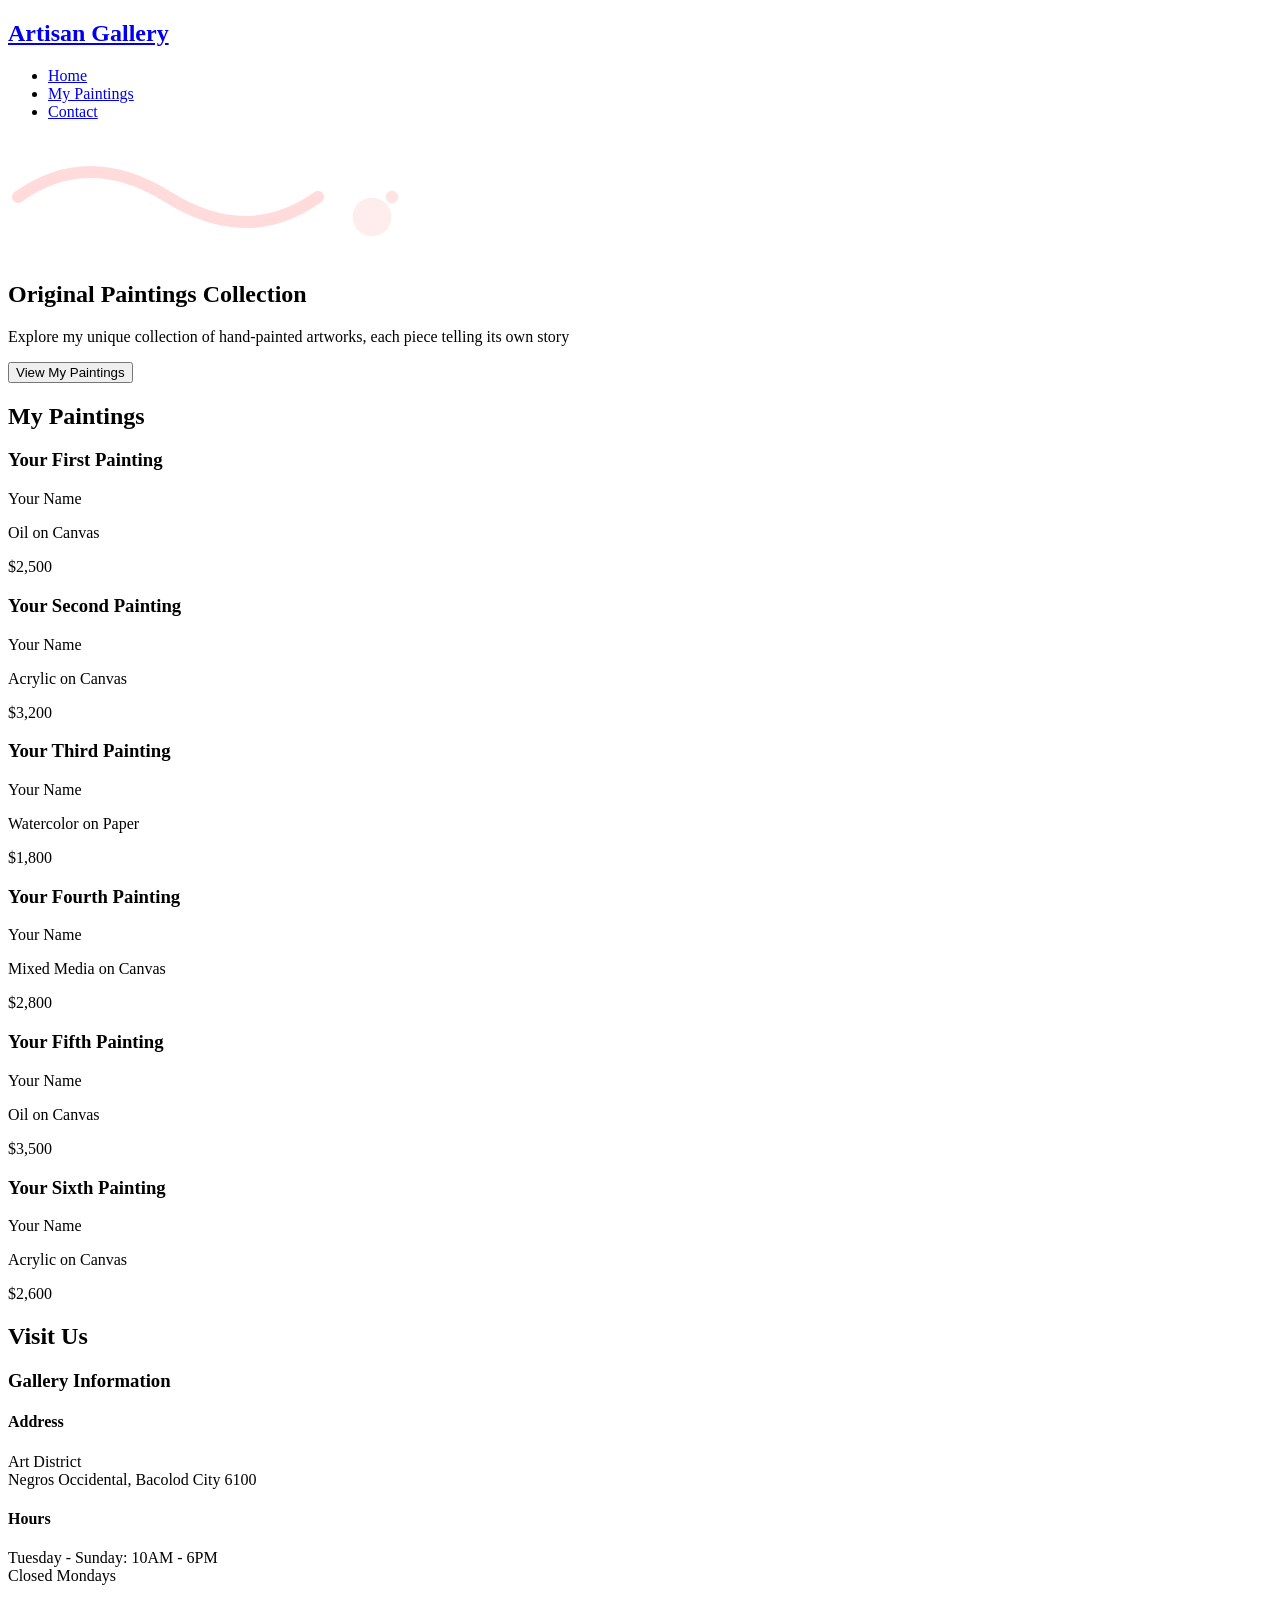
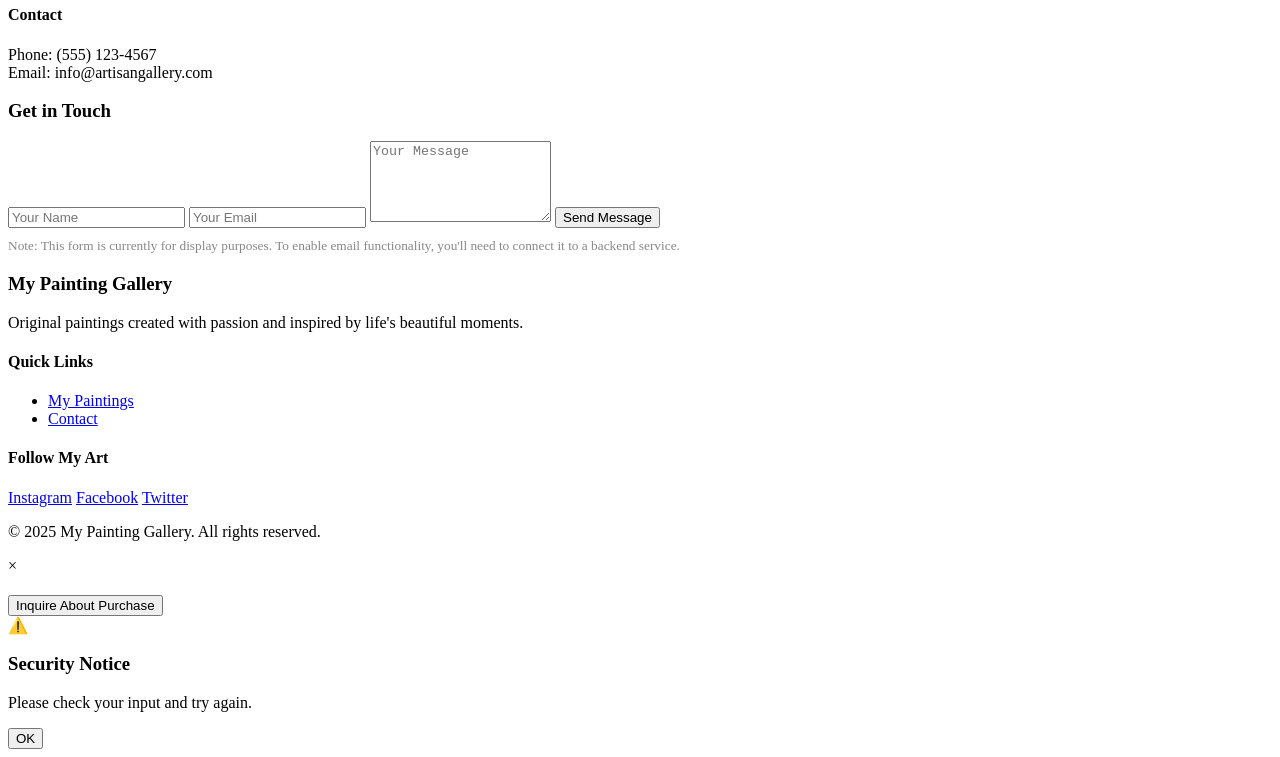
==== paint/index.html @ 7ca54db1 "Add files via upload" ====
<!DOCTYPE html>
<html lang="en">
<head>
    <meta charset="UTF-8">
    <meta name="viewport" content="width=device-width, initial-scale=1.0">
    <title>Artisan Gallery - Contemporary Art Collection</title>
    
    <!-- Security Headers -->
    <meta http-equiv="X-Content-Type-Options" content="nosniff">
    <meta http-equiv="X-Frame-Options" content="DENY">
    <meta http-equiv="X-XSS-Protection" content="1; mode=block">
    <meta http-equiv="Referrer-Policy" content="strict-origin-when-cross-origin">
    <meta http-equiv="Content-Security-Policy" content="default-src 'self'; style-src 'self' 'unsafe-inline' https://fonts.googleapis.com; font-src 'self' https://fonts.gstatic.com; script-src 'self'; img-src 'self' data:;">
    
    <link rel="stylesheet" href="css/style.css">
    <link href="https://fonts.googleapis.com/css2?family=Playfair+Display:wght@400;700&family=Inter:wght@300;400;500&display=swap" rel="stylesheet">
</head>
<body>
    <!-- Navigation -->
    <nav class="navbar">
        <div class="nav-container">
            <div class="nav-logo">
                <h1><a href="index.html">Artisan Gallery</a></h1>
            </div>
            <ul class="nav-menu">
                <li><a href="#home">Home</a></li>
                <li><a href="gallery.html">My Paintings</a></li>
                <li><a href="#contact">Contact</a></li>
            </ul>
            <div class="hamburger">
                <span></span>
                <span></span>
                <span></span>
            </div>
        </div>
    </nav>

    <!-- Artistic SVG Background Accents -->
    <div class="art-bg">
        <svg class="brushstroke" width="320" height="120" viewBox="0 0 320 120" fill="none" xmlns="http://www.w3.org/2000/svg">
            <path d="M10,60 Q80,10 160,60 T310,60" stroke="#ff6b6b" stroke-width="12" stroke-linecap="round" fill="none" opacity="0.18">
                <animate attributeName="opacity" values="0.18;0.28;0.18" dur="3s" repeatCount="indefinite" />
            </path>
        </svg>
        <svg class="splatter" width="80" height="80" viewBox="0 0 80 80" fill="none" xmlns="http://www.w3.org/2000/svg">
            <circle cx="40" cy="40" r="18" fill="#ff6b6b" opacity="0.12">
                <animate attributeName="r" values="18;22;18" dur="2.5s" repeatCount="indefinite" />
            </circle>
            <circle cx="60" cy="20" r="6" fill="#ff6b6b" opacity="0.18">
                <animate attributeName="r" values="6;10;6" dur="2s" repeatCount="indefinite" />
            </circle>
        </svg>
    </div>

    <!-- Hero Section -->
    <section id="home" class="hero">
        <div class="hero-content">
            <h1 class="hero-title">Original Paintings Collection</h1>
            <p class="hero-subtitle">Explore my unique collection of hand-painted artworks, each piece telling its own story</p>
            <button class="cta-button" id="viewPaintingsBtn">View My Paintings</button>
        </div>
        <div class="hero-image">
            <div class="hero-artwork"></div>
        </div>
    </section>

    <!-- Gallery Section -->
    <section id="gallery" class="gallery-section">
        <div class="container">
            <h2 class="section-title">My Paintings</h2>
            
            <div class="gallery-grid">
                <div class="gallery-item" data-category="paintings">
                    <div class="artwork-card">
                        <div class="artwork-image paintings-1"></div>
                        <div class="artwork-info">
                            <h3>Your First Painting</h3>
                            <p class="artist">Your Name</p>
                            <p class="medium">Oil on Canvas</p>
                            <span class="price">$2,500</span>
                        </div>
                    </div>
                </div>

                <div class="gallery-item" data-category="paintings">
                    <div class="artwork-card">
                        <div class="artwork-image paintings-2"></div>
                        <div class="artwork-info">
                            <h3>Your Second Painting</h3>
                            <p class="artist">Your Name</p>
                            <p class="medium">Acrylic on Canvas</p>
                            <span class="price">$3,200</span>
                        </div>
                    </div>
                </div>

                <div class="gallery-item" data-category="paintings">
                    <div class="artwork-card">
                        <div class="artwork-image paintings-3"></div>
                        <div class="artwork-info">
                            <h3>Your Third Painting</h3>
                            <p class="artist">Your Name</p>
                            <p class="medium">Watercolor on Paper</p>
                            <span class="price">$1,800</span>
                        </div>
                    </div>
                </div>

                <div class="gallery-item" data-category="paintings">
                    <div class="artwork-card">
                        <div class="artwork-image paintings-4"></div>
                        <div class="artwork-info">
                            <h3>Your Fourth Painting</h3>
                            <p class="artist">Your Name</p>
                            <p class="medium">Mixed Media on Canvas</p>
                            <span class="price">$2,800</span>
                        </div>
                    </div>
                </div>

                <div class="gallery-item" data-category="paintings">
                    <div class="artwork-card">
                        <div class="artwork-image paintings-5"></div>
                        <div class="artwork-info">
                            <h3>Your Fifth Painting</h3>
                            <p class="artist">Your Name</p>
                            <p class="medium">Oil on Canvas</p>
                            <span class="price">$3,500</span>
                        </div>
                    </div>
                </div>

                <div class="gallery-item" data-category="paintings">
                    <div class="artwork-card">
                        <div class="artwork-image paintings-6"></div>
                        <div class="artwork-info">
                            <h3>Your Sixth Painting</h3>
                            <p class="artist">Your Name</p>
                            <p class="medium">Acrylic on Canvas</p>
                            <span class="price">$2,600</span>
                        </div>
                    </div>
                </div>
            </div>
        </div>
    </section>

    <!-- Contact Section -->
    <section id="contact" class="contact-section">
        <div class="container">
            <h2 class="section-title">Visit Us</h2>
            <div class="contact-content">
                <div class="contact-info">
                    <h3>Gallery Information</h3>
                    <div class="contact-item">
                        <h4>Address</h4>
                        <p>Art District<br>Negros Occidental, Bacolod City 6100</p>
                    </div>
                    <div class="contact-item">
                        <h4>Hours</h4>
                        <p>Tuesday - Sunday: 10AM - 6PM<br>Closed Mondays</p>
                    </div>
                    <div class="contact-item">
                        <h4>Contact</h4>
                        <p>Phone: (555) 123-4567<br>Email: info@artisangallery.com</p>
                    </div>
                </div>
                <div class="contact-form">
                    <h3>Get in Touch</h3>
                    <form action="#" method="post" novalidate>
                        <input type="text" name="name" placeholder="Your Name" required maxlength="100" pattern="[A-Za-z\s]+" title="Please enter a valid name">
                        <input type="email" name="email" placeholder="Your Email" required maxlength="100" title="Please enter a valid email address">
                        <textarea name="message" placeholder="Your Message" rows="5" required maxlength="1000" title="Please enter your message"></textarea>
                        <button type="submit">Send Message</button>
                        <small style="color: #888; margin-top: 10px; display: block;">Note: This form is currently for display purposes. To enable email functionality, you'll need to connect it to a backend service.</small>
                    </form>
                </div>
            </div>
        </div>
    </section>

    <!-- Footer -->
    <footer class="footer">
        <div class="container">
            <div class="footer-content">
                <div class="footer-section">
                    <h3>My Painting Gallery</h3>
                    <p>Original paintings created with passion and inspired by life's beautiful moments.</p>
                </div>
                <div class="footer-section">
                    <h4>Quick Links</h4>
                    <ul>
                        <li><a href="#gallery">My Paintings</a></li>
                        <li><a href="#contact">Contact</a></li>
                    </ul>
                </div>
                <div class="footer-section">
                    <h4>Follow My Art</h4>
                    <div class="social-links">
                        <a href="#">Instagram</a>
                        <a href="#">Facebook</a>
                        <a href="#">Twitter</a>
                    </div>
                </div>
            </div>
            <div class="footer-bottom">
                <p>&copy; 2025 My Painting Gallery. All rights reserved.</p>
            </div>
        </div>
    </footer>

    <!-- Modal for artwork details -->
    <div id="artworkModal" class="modal">
        <div class="modal-content">
            <span class="close">&times;</span>
            <div class="modal-body">
                <div class="modal-image"></div>
                <div class="modal-info">
                    <h2 class="modal-title"></h2>
                    <p class="modal-artist"></p>
                    <p class="modal-medium"></p>
                    <p class="modal-description"></p>
                    <p class="modal-price"></p>
                    <button class="inquire-btn">Inquire About Purchase</button>
                </div>
            </div>
        </div>
    </div>

    <!-- Custom Security Popup -->
    <div id="securityPopup" class="security-popup">
        <div class="security-popup-content">
            <span class="security-popup-icon" id="popupIcon">⚠️</span>
            <h3 id="popupTitle">Security Notice</h3>
            <p id="popupMessage">Please check your input and try again.</p>
            <button class="security-popup-close" id="securityPopupCloseBtn">OK</button>
        </div>
    </div>

    <script src="js/script.js"></script>
</body>
</html>
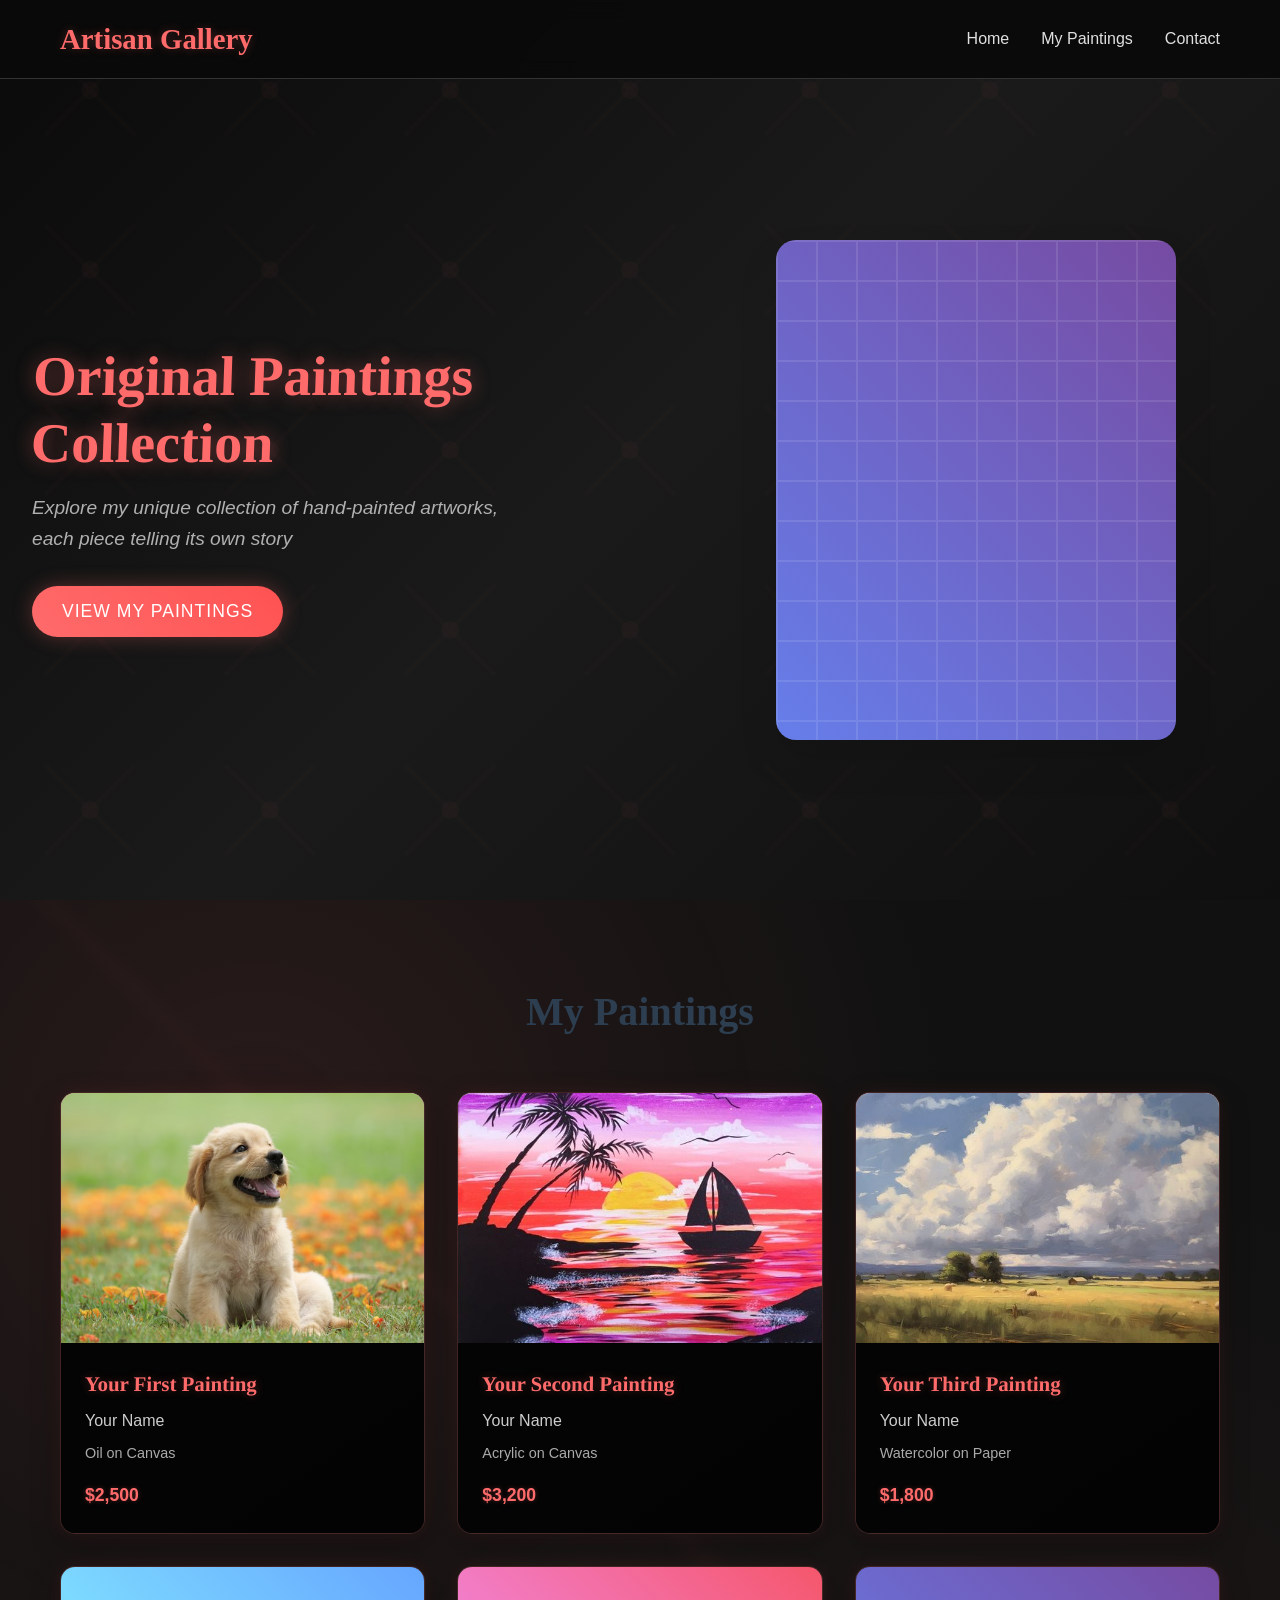
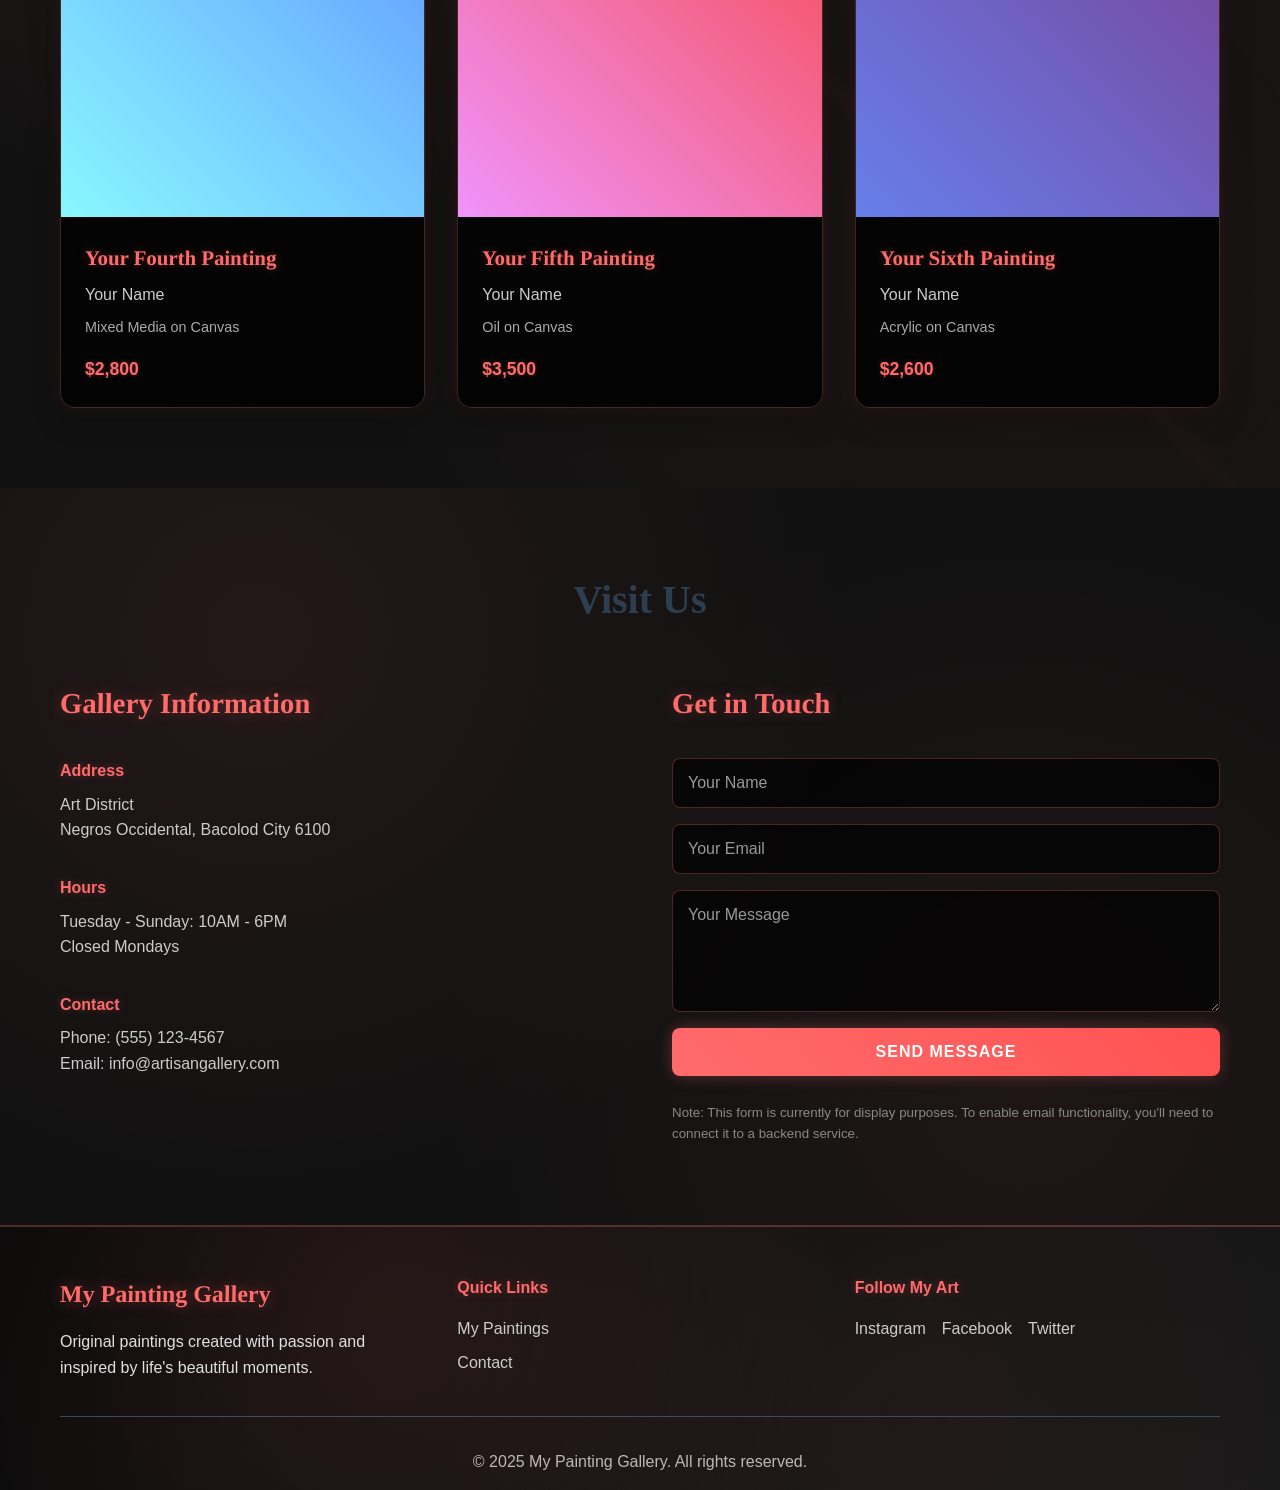
==== commit 04da33a2: "Update index.html" ====
--- a/paint/index.html
+++ b/paint/index.html
@@ -3,7 +3,7 @@
 <head>
     <meta charset="UTF-8">
     <meta name="viewport" content="width=device-width, initial-scale=1.0">
-    <title>Artisan Gallery - Contemporary Art Collection</title>
+    <title>jared's artistic - Contemporary Art Collection</title>
     
     <!-- Security Headers -->
     <meta http-equiv="X-Content-Type-Options" content="nosniff">
@@ -240,3 +240,4 @@
     <script src="js/script.js"></script>
 </body>
 </html>
+
--- a/paint/css/style.css
+++ b/paint/css/style.css
@@ -0,0 +1,1395 @@
+/* Reset and Base Styles */
+* {
+    margin: 0;
+    padding: 0;
+    box-sizing: border-box;
+}
+
+body {
+    font-family: 'Inter', sans-serif;
+    line-height: 1.6;
+    color: #e0e0e0;
+    background-color: #0a0a0a;
+    overflow-x: hidden;
+}
+
+/* Professional Scroll Animations */
+.animate-on-scroll {
+    opacity: 0;
+    transform: translateY(30px);
+    transition: all 0.8s cubic-bezier(0.25, 0.46, 0.45, 0.94);
+}
+
+.animate-on-scroll.fade-in {
+    opacity: 1;
+    transform: translateY(0);
+}
+
+.animate-on-scroll.slide-left {
+    transform: translateX(-50px);
+}
+
+.animate-on-scroll.slide-left.fade-in {
+    transform: translateX(0);
+}
+
+.animate-on-scroll.slide-right {
+    transform: translateX(50px);
+}
+
+.animate-on-scroll.slide-right.fade-in {
+    transform: translateX(0);
+}
+
+/* Stagger Animation Delays */
+.animate-on-scroll:nth-child(1) { transition-delay: 0.1s; }
+.animate-on-scroll:nth-child(2) { transition-delay: 0.2s; }
+.animate-on-scroll:nth-child(3) { transition-delay: 0.3s; }
+.animate-on-scroll:nth-child(4) { transition-delay: 0.4s; }
+.animate-on-scroll:nth-child(5) { transition-delay: 0.5s; }
+.animate-on-scroll:nth-child(6) { transition-delay: 0.6s; }
+
+.container {
+    max-width: 1200px;
+    margin: 0 auto;
+    padding: 0 20px;
+}
+
+/* Navigation */
+.navbar {
+    position: fixed;
+    top: 0;
+    width: 100%;
+    background: rgba(10, 10, 10, 0.95);
+    backdrop-filter: blur(10px);
+    z-index: 1000;
+    padding: 1rem 0;
+    transition: all 0.3s ease;
+    border-bottom: 1px solid #333;
+    animation: slideDown 0.8s ease-out;
+}
+
+@keyframes slideDown {
+    0% {
+        transform: translateY(-100%);
+        opacity: 0;
+    }
+    100% {
+        transform: translateY(0);
+        opacity: 1;
+    }
+}
+
+.nav-container {
+    max-width: 1200px;
+    margin: 0 auto;
+    padding: 0 20px;
+    display: flex;
+    justify-content: space-between;
+    align-items: center;
+}
+
+.nav-logo h1 {
+    font-family: 'Playfair Display', serif;
+    font-size: 1.8rem;
+    color: #ff6b6b;
+    text-shadow: 0 0 10px rgba(255, 107, 107, 0.3);
+    animation: logoGlow 2s ease-in-out infinite alternate;
+}
+
+.nav-logo h1 a {
+    color: inherit;
+    text-decoration: none;
+    transition: all 0.3s ease;
+}
+
+.nav-logo h1 a:hover {
+    text-shadow: 0 0 20px rgba(255, 107, 107, 0.6);
+    transform: scale(1.05);
+}
+
+@keyframes logoGlow {
+    0% {
+        text-shadow: 0 0 10px rgba(255, 107, 107, 0.3);
+    }
+    100% {
+        text-shadow: 0 0 20px rgba(255, 107, 107, 0.5);
+    }
+}
+
+.nav-menu {
+    display: flex;
+    list-style: none;
+    gap: 2rem;
+}
+
+.nav-menu a {
+    text-decoration: none;
+    color: #e0e0e0;
+    font-weight: 400;
+    transition: color 0.3s ease;
+    position: relative;
+}
+
+.nav-menu a:hover {
+    color: #ff6b6b;
+}
+
+.nav-menu a::after {
+    content: '';
+    position: absolute;
+    width: 0;
+    height: 2px;
+    bottom: -5px;
+    left: 0;
+    background-color: #ff6b6b;
+    transition: width 0.3s ease;
+    box-shadow: 0 0 5px rgba(255, 107, 107, 0.5);
+}
+
+.nav-menu a:hover::after {
+    width: 100%;
+}
+
+.hamburger {
+    display: none;
+    flex-direction: column;
+    cursor: pointer;
+    z-index: 1001;
+}
+
+.hamburger span {
+    width: 25px;
+    height: 3px;
+    background: #e0e0e0;
+    margin: 3px 0;
+    transition: 0.3s;
+    border-radius: 2px;
+}
+
+.hamburger.active span:nth-child(1) {
+    transform: rotate(-45deg) translate(-5px, 6px);
+    background: #ff6b6b;
+}
+
+.hamburger.active span:nth-child(2) {
+    opacity: 0;
+}
+
+.hamburger.active span:nth-child(3) {
+    transform: rotate(45deg) translate(-5px, -6px);
+    background: #ff6b6b;
+}
+
+/* Hero Section */
+.hero {
+    min-height: 100vh;
+    display: flex;
+    align-items: center;
+    padding-top: 80px;
+    background: linear-gradient(135deg, #0a0a0a 0%, #1a1a1a 50%, #0f0f0f 100%);
+    position: relative;
+}
+
+.hero::before {
+    content: '';
+    position: absolute;
+    top: 0;
+    left: 0;
+    right: 0;
+    bottom: 0;
+    background: url('data:image/svg+xml,<svg xmlns="http://www.w3.org/2000/svg" viewBox="0 0 100 100"><defs><pattern id="weird-pattern" width="20" height="20" patternUnits="userSpaceOnUse"><circle cx="10" cy="10" r="1" fill="rgba(255,107,107,0.1)"/><path d="M5 5 L15 15 M15 5 L5 15" stroke="rgba(255,107,107,0.05)" stroke-width="0.5"/></pattern></defs><rect width="100" height="100" fill="url(%23weird-pattern)"/></svg>');
+    opacity: 0.3;
+}
+
+.hero-content {
+    flex: 1;
+    padding: 2rem;
+    position: relative;
+    z-index: 2;
+}
+
+.hero-title {
+    font-family: 'Playfair Display', serif;
+    font-size: 3.5rem;
+    font-weight: 700;
+    color: #ff6b6b;
+    margin-bottom: 1rem;
+    line-height: 1.2;
+    text-shadow: 0 0 20px rgba(255, 107, 107, 0.4);
+    transform: skew(-2deg);
+    animation: titleEntrance 1.2s ease-out, titleGlow 3s ease-in-out infinite alternate 1.5s;
+}
+
+@keyframes titleEntrance {
+    0% {
+        opacity: 0;
+        transform: translateY(50px) skew(-2deg) scale(0.8);
+    }
+    100% {
+        opacity: 1;
+        transform: translateY(0) skew(-2deg) scale(1);
+    }
+}
+
+@keyframes titleGlow {
+    0% {
+        text-shadow: 0 0 20px rgba(255, 107, 107, 0.4);
+    }
+    100% {
+        text-shadow: 0 0 40px rgba(255, 107, 107, 0.7);
+    }
+}
+
+.hero-subtitle {
+    font-size: 1.2rem;
+    color: #b0b0b0;
+    margin-bottom: 2rem;
+    max-width: 500px;
+    font-style: italic;
+    animation: fadeInUp 1s ease-out 0.3s both;
+}
+
+@keyframes fadeInUp {
+    0% {
+        opacity: 0;
+        transform: translateY(30px);
+    }
+    100% {
+        opacity: 1;
+        transform: translateY(0);
+    }
+}
+
+.cta-button {
+    background: linear-gradient(45deg, #ff6b6b, #ff5252);
+    color: white;
+    border: none;
+    padding: 15px 30px;
+    font-size: 1.1rem;
+    border-radius: 50px;
+    cursor: pointer;
+    transition: all 0.3s ease;
+    font-weight: 500;
+    box-shadow: 0 0 20px rgba(255, 107, 107, 0.3);
+    text-transform: uppercase;
+    letter-spacing: 1px;
+    animation: fadeInUp 1.2s ease-out 0.6s both, pulseGlow 2s ease-in-out infinite 2s;
+}
+
+@keyframes pulseGlow {
+    0%, 100% {
+        box-shadow: 0 0 20px rgba(255, 107, 107, 0.3);
+    }
+    50% {
+        box-shadow: 0 0 30px rgba(255, 107, 107, 0.5);
+    }
+}
+
+.cta-button:hover {
+    background: linear-gradient(45deg, #ff5252, #ff1744);
+    transform: translateY(-2px) scale(1.05);
+    box-shadow: 0 10px 30px rgba(255, 107, 107, 0.5);
+}
+
+.hero-image {
+    flex: 1;
+    display: flex;
+    justify-content: center;
+    align-items: center;
+}
+
+.hero-artwork {
+    width: 400px;
+    height: 500px;
+    background: linear-gradient(45deg, #667eea 0%, #764ba2 100%);
+    border-radius: 20px;
+    box-shadow: 0 20px 40px rgba(0, 0, 0, 0.1);
+    position: relative;
+    overflow: hidden;
+}
+
+.hero-artwork::before {
+    content: '';
+    position: absolute;
+    top: 0;
+    left: 0;
+    right: 0;
+    bottom: 0;
+    background: url('data:image/svg+xml,<svg xmlns="http://www.w3.org/2000/svg" viewBox="0 0 100 100"><defs><pattern id="grid" width="10" height="10" patternUnits="userSpaceOnUse"><path d="M 10 0 L 0 0 0 10" fill="none" stroke="rgba(255,255,255,0.1)" stroke-width="1"/></pattern></defs><rect width="100" height="100" fill="url(%23grid)"/></svg>');
+}
+
+/* Section Titles */
+.section-title {
+    font-family: 'Playfair Display', serif;
+    font-size: 2.5rem;
+    text-align: center;
+    margin-bottom: 3rem;
+    color: #2c3e50;
+}
+
+/* Gallery Section */
+.gallery-section {
+    padding: 80px 0;
+    background: #111111;
+    position: relative;
+    overflow: hidden;
+}
+
+.gallery-section::before {
+    content: '';
+    position: absolute;
+    top: 0;
+    left: 0;
+    right: 0;
+    bottom: 0;
+    background: 
+        radial-gradient(circle at 20% 20%, rgba(255, 107, 107, 0.1) 0%, transparent 50%),
+        radial-gradient(circle at 80% 80%, rgba(255, 107, 107, 0.05) 0%, transparent 50%),
+        linear-gradient(45deg, transparent 49%, rgba(255, 107, 107, 0.02) 50%, transparent 51%);
+    pointer-events: none;
+}
+
+.filter-buttons {
+    display: flex;
+    justify-content: center;
+    gap: 1rem;
+    margin-bottom: 3rem;
+    flex-wrap: wrap;
+    position: relative;
+    z-index: 2;
+}
+
+.filter-btn {
+    background: rgba(0, 0, 0, 0.7);
+    border: 2px solid #ff6b6b;
+    padding: 10px 20px;
+    border-radius: 25px;
+    cursor: pointer;
+    transition: all 0.3s ease;
+    font-weight: 500;
+    color: #e0e0e0;
+    text-transform: uppercase;
+    letter-spacing: 1px;
+    box-shadow: 0 0 10px rgba(255, 107, 107, 0.2);
+}
+
+.filter-btn.active,
+.filter-btn:hover {
+    background: linear-gradient(45deg, #ff6b6b, #ff5252);
+    color: white;
+    border-color: #ff6b6b;
+    transform: translateY(-2px) skew(-1deg);
+    box-shadow: 0 5px 20px rgba(255, 107, 107, 0.4);
+}
+
+.gallery-grid {
+    display: grid;
+    grid-template-columns: repeat(auto-fit, minmax(300px, 1fr));
+    gap: 2rem;
+    position: relative;
+    z-index: 2;
+}
+
+.gallery-item {
+    transition: all 0.3s ease;
+}
+
+.gallery-item.hide {
+    opacity: 0;
+    transform: scale(0.8) rotate(2deg);
+    pointer-events: none;
+}
+
+.artwork-card {
+    background: linear-gradient(145deg, #1a1a1a, #0f0f0f);
+    border-radius: 15px;
+    overflow: hidden;
+    box-shadow: 0 10px 30px rgba(0, 0, 0, 0.3), 0 0 20px rgba(255, 107, 107, 0.1);
+    transition: all 0.3s ease;
+    cursor: pointer;
+    border: 1px solid rgba(255, 107, 107, 0.2);
+    position: relative;
+}
+
+.artwork-card::before {
+    content: '';
+    position: absolute;
+    top: 0;
+    left: 0;
+    right: 0;
+    bottom: 0;
+    background: linear-gradient(45deg, transparent 49%, rgba(255, 107, 107, 0.05) 50%, transparent 51%);
+    opacity: 0;
+    transition: opacity 0.3s ease;
+    pointer-events: none;
+}
+
+.artwork-card:hover::before {
+    opacity: 1;
+}
+
+.artwork-card:hover {
+    transform: translateY(-10px) rotate(-1deg);
+    box-shadow: 0 20px 40px rgba(0, 0, 0, 0.4), 0 0 30px rgba(255, 107, 107, 0.3);
+    border-color: rgba(255, 107, 107, 0.5);
+}
+
+.artwork-image {
+    height: 250px;
+    background-size: cover;
+    background-position: center;
+    position: relative;
+}
+
+/* Painting images - Replace with your own painting images */
+/* Example format: background: url('../img/your-painting.jpg') center center / cover no-repeat; */
+
+.paintings-1 { 
+    background: url('../img/painting1.jpg') center center / cover no-repeat, linear-gradient(45deg, #ff9a9e 0%, #fecfef 100%);
+}
+.paintings-2 { 
+    background: url('../img/painting2.jpg') center center / cover no-repeat, linear-gradient(45deg, #a8edea 0%, #fed6e3 100%);
+}
+.paintings-3 { 
+    background: url('../img/painting3.jpg') center center / cover no-repeat, linear-gradient(45deg, #d299c2 0%, #fef9d7 100%);
+}
+.paintings-4 { 
+    background: url('../img/painting4.jpg') center center / cover no-repeat, linear-gradient(45deg, #89f7fe 0%, #66a6ff 100%);
+}
+.paintings-5 { 
+    background: url('../img/painting5.jpg') center center / cover no-repeat, linear-gradient(45deg, #f093fb 0%, #f5576c 100%);
+}
+.paintings-6 { 
+    background: url('../img/painting6.jpg') center center / cover no-repeat, linear-gradient(45deg, #667eea 0%, #764ba2 100%);
+}
+
+.artwork-info {
+    padding: 1.5rem;
+    background: rgba(0, 0, 0, 0.8);
+}
+
+.artwork-info h3 {
+    font-family: 'Playfair Display', serif;
+    font-size: 1.3rem;
+    margin-bottom: 0.5rem;
+    color: #ff6b6b;
+    text-shadow: 0 0 10px rgba(255, 107, 107, 0.3);
+    transform: skew(-1deg);
+}
+
+.artist {
+    color: #cccccc;
+    margin-bottom: 0.5rem;
+    font-weight: 500;
+}
+
+.medium {
+    color: #aaaaaa;
+    font-size: 0.9rem;
+    margin-bottom: 1rem;
+}
+
+.price {
+    color: #ff6b6b;
+    font-weight: 600;
+    font-size: 1.1rem;
+    text-shadow: 0 0 5px rgba(255, 107, 107, 0.3);
+}
+
+/* Contact Section */
+.contact-section {
+    padding: 80px 0;
+    background: #111111;
+    position: relative;
+    overflow: hidden;
+}
+
+.contact-section::before {
+    content: '';
+    position: absolute;
+    top: 0;
+    left: 0;
+    right: 0;
+    bottom: 0;
+    background: 
+        radial-gradient(circle at 20% 20%, rgba(255, 107, 107, 0.08) 0%, transparent 50%),
+        radial-gradient(circle at 80% 80%, rgba(255, 107, 107, 0.06) 0%, transparent 50%);
+    pointer-events: none;
+}
+
+.contact-content {
+    display: grid;
+    grid-template-columns: 1fr 1fr;
+    gap: 4rem;
+    position: relative;
+    z-index: 2;
+}
+
+.contact-info h3,
+.contact-form h3 {
+    font-family: 'Playfair Display', serif;
+    font-size: 1.8rem;
+    margin-bottom: 2rem;
+    color: #ff6b6b;
+    text-shadow: 0 0 15px rgba(255, 107, 107, 0.3);
+    transform: skew(-1deg);
+}
+
+.contact-item {
+    margin-bottom: 2rem;
+}
+
+.contact-item h4 {
+    color: #ff6b6b;
+    margin-bottom: 0.5rem;
+    font-weight: 600;
+    text-shadow: 0 0 8px rgba(255, 107, 107, 0.3);
+}
+
+.contact-item p {
+    color: #cccccc;
+    line-height: 1.6;
+}
+
+.contact-form form {
+    display: flex;
+    flex-direction: column;
+    gap: 1rem;
+}
+
+.contact-form input,
+.contact-form textarea {
+    padding: 15px;
+    border: 1px solid rgba(255, 107, 107, 0.3);
+    border-radius: 8px;
+    font-family: inherit;
+    font-size: 1rem;
+    transition: all 0.3s ease;
+    background: rgba(0, 0, 0, 0.7);
+    color: #e0e0e0;
+}
+
+.contact-form input::placeholder,
+.contact-form textarea::placeholder {
+    color: #999999;
+}
+
+.contact-form input:focus,
+.contact-form textarea:focus {
+    outline: none;
+    border-color: #ff6b6b;
+    box-shadow: 0 0 15px rgba(255, 107, 107, 0.3);
+    background: rgba(0, 0, 0, 0.8);
+}
+
+.contact-form button {
+    background: linear-gradient(45deg, #ff6b6b, #ff5252);
+    color: white;
+    border: none;
+    padding: 15px 30px;
+    border-radius: 8px;
+    cursor: pointer;
+    font-size: 1rem;
+    font-weight: 600;
+    transition: all 0.3s ease;
+    text-transform: uppercase;
+    letter-spacing: 1px;
+    box-shadow: 0 0 15px rgba(255, 107, 107, 0.3);
+}
+
+.contact-form button:hover {
+    background: linear-gradient(45deg, #ff5252, #ff1744);
+    transform: translateY(-2px) skew(-1deg);
+    box-shadow: 0 5px 20px rgba(255, 107, 107, 0.5);
+}
+
+/* Footer */
+.footer {
+    background: linear-gradient(135deg, #0a0a0a 0%, #1a1a1a 100%);
+    color: #e0e0e0;
+    padding: 3rem 0 1rem;
+    position: relative;
+    overflow: hidden;
+    border-top: 2px solid rgba(255, 107, 107, 0.3);
+}
+
+.footer::before {
+    content: '';
+    position: absolute;
+    top: 0;
+    left: 0;
+    right: 0;
+    bottom: 0;
+    background: 
+        radial-gradient(circle at 30% 30%, rgba(255, 107, 107, 0.1) 0%, transparent 50%),
+        radial-gradient(circle at 70% 70%, rgba(255, 107, 107, 0.05) 0%, transparent 50%);
+    pointer-events: none;
+}
+
+.footer-content {
+    display: grid;
+    grid-template-columns: repeat(auto-fit, minmax(250px, 1fr));
+    gap: 2rem;
+    margin-bottom: 2rem;
+    position: relative;
+    z-index: 2;
+}
+
+.footer-section h3 {
+    font-family: 'Playfair Display', serif;
+    font-size: 1.5rem;
+    margin-bottom: 1rem;
+    color: #ff6b6b;
+    text-shadow: 0 0 15px rgba(255, 107, 107, 0.4);
+    transform: skew(-1deg);
+}
+
+.footer-section h4 {
+    margin-bottom: 1rem;
+    color: #ff6b6b;
+    text-shadow: 0 0 8px rgba(255, 107, 107, 0.3);
+}
+
+.footer-section ul {
+    list-style: none;
+}
+
+.footer-section ul li {
+    margin-bottom: 0.5rem;
+}
+
+.footer-section a {
+    color: #cccccc;
+    text-decoration: none;
+    transition: all 0.3s ease;
+}
+
+.footer-section a:hover {
+    color: #ff6b6b;
+    text-shadow: 0 0 8px rgba(255, 107, 107, 0.5);
+    transform: translateX(5px);
+}
+
+.social-links {
+    display: flex;
+    gap: 1rem;
+}
+
+.footer-bottom {
+    text-align: center;
+    padding-top: 2rem;
+    border-top: 1px solid #34495e;
+    color: #bbb;
+}
+
+/* Modal */
+.modal {
+    display: none;
+    position: fixed;
+    z-index: 2000;
+    left: 0;
+    top: 0;
+    width: 100%;
+    height: 100%;
+    background-color: rgba(0, 0, 0, 0.9);
+    animation: fadeIn 0.3s ease;
+}
+
+.modal-content {
+    background: linear-gradient(145deg, #1a1a1a, #0f0f0f);
+    margin: 5% auto;
+    width: 90%;
+    max-width: 800px;
+    border-radius: 15px;
+    overflow: hidden;
+    position: relative;
+    animation: slideIn 0.3s ease;
+    border: 1px solid rgba(255, 107, 107, 0.3);
+    box-shadow: 0 20px 60px rgba(0, 0, 0, 0.8), 0 0 30px rgba(255, 107, 107, 0.2);
+}
+
+.close {
+    position: absolute;
+    top: 15px;
+    right: 20px;
+    color: #ff6b6b;
+    font-size: 28px;
+    font-weight: bold;
+    cursor: pointer;
+    z-index: 2001;
+    text-shadow: 0 0 10px rgba(255, 107, 107, 0.5);
+    transition: all 0.3s ease;
+}
+
+.close:hover {
+    color: #ff5252;
+    transform: scale(1.2) rotate(90deg);
+    text-shadow: 0 0 20px rgba(255, 107, 107, 0.8);
+}
+
+.modal-body {
+    display: grid;
+    grid-template-columns: 1fr 1fr;
+}
+
+.modal-image {
+    height: 400px;
+    background-size: cover;
+    background-position: center;
+}
+
+.modal-info {
+    padding: 2rem;
+    background: rgba(0, 0, 0, 0.8);
+}
+
+.modal-title {
+    font-family: 'Playfair Display', serif;
+    font-size: 2rem;
+    margin-bottom: 1rem;
+    color: #ff6b6b;
+    text-shadow: 0 0 15px rgba(255, 107, 107, 0.4);
+    transform: skew(-1deg);
+}
+
+.modal-artist,
+.modal-medium,
+.modal-description,
+.modal-price {
+    margin-bottom: 1rem;
+    color: #cccccc;
+}
+
+.modal-price {
+    font-size: 1.2rem;
+    font-weight: 600;
+    color: #ff6b6b;
+    text-shadow: 0 0 10px rgba(255, 107, 107, 0.3);
+}
+
+.inquire-btn {
+    background: linear-gradient(45deg, #ff6b6b, #ff5252);
+    color: white;
+    border: none;
+    padding: 12px 24px;
+    border-radius: 8px;
+    cursor: pointer;
+    font-size: 1rem;
+    font-weight: 500;
+    transition: all 0.3s ease;
+    text-transform: uppercase;
+    letter-spacing: 1px;
+    box-shadow: 0 0 15px rgba(255, 107, 107, 0.3);
+}
+
+.inquire-btn:hover {
+    background: linear-gradient(45deg, #ff5252, #ff1744);
+    transform: translateY(-2px) skew(-1deg);
+    box-shadow: 0 5px 20px rgba(255, 107, 107, 0.5);
+}
+
+.inquire-btn:hover {
+    background: #c0392b;
+    transform: translateY(-2px);
+}
+
+/* Artistic SVG Background Accents */
+.art-bg {
+    position: fixed;
+    top: 0;
+    left: 0;
+    width: 100vw;
+    height: 100vh;
+    pointer-events: none;
+    z-index: 0;
+    overflow: hidden;
+}
+.brushstroke {
+    position: absolute;
+    top: 8vh;
+    left: 5vw;
+    width: 320px;
+    height: 120px;
+    min-width: 180px;
+    opacity: 0.18;
+    animation: brushstrokeMove 8s ease-in-out infinite alternate;
+}
+.splatter {
+    position: absolute;
+    bottom: 10vh;
+    right: 8vw;
+    width: 80px;
+    height: 80px;
+    opacity: 0.12;
+    animation: splatterMove 6s ease-in-out infinite alternate;
+}
+@keyframes brushstrokeMove {
+    0% { transform: translateY(0) scale(1); }
+    100% { transform: translateY(20px) scale(1.08); }
+}
+@keyframes splatterMove {
+    0% { transform: scale(1) rotate(0deg); }
+    100% { transform: scale(1.15) rotate(8deg); }
+}
+
+/* Custom Security Popup Modal */
+.security-popup {
+    display: none;
+    position: fixed;
+    z-index: 3000;
+    left: 0;
+    top: 0;
+    width: 100%;
+    height: 100%;
+    background-color: rgba(0, 0, 0, 0.8);
+    backdrop-filter: blur(5px);
+    animation: fadeIn 0.3s ease;
+}
+
+.security-popup-content {
+    position: absolute;
+    top: 50%;
+    left: 50%;
+    transform: translate(-50%, -50%);
+    background: linear-gradient(145deg, #1a1a1a, #0f0f0f);
+    padding: 2rem;
+    border-radius: 15px;
+    border: 2px solid #ff6b6b;
+    box-shadow: 0 20px 60px rgba(0, 0, 0, 0.8), 0 0 30px rgba(255, 107, 107, 0.3);
+    max-width: 400px;
+    width: 90%;
+    text-align: center;
+    animation: popupSlideIn 0.4s ease-out;
+}
+
+.security-popup-icon {
+    font-size: 3rem;
+    margin-bottom: 1rem;
+    display: block;
+}
+
+.security-popup-icon.error {
+    color: #ff6b6b;
+    text-shadow: 0 0 20px rgba(255, 107, 107, 0.5);
+}
+
+.security-popup-icon.success {
+    color: #4caf50;
+    text-shadow: 0 0 20px rgba(76, 175, 80, 0.5);
+}
+
+.security-popup h3 {
+    color: #ffffff;
+    margin-bottom: 1rem;
+    font-family: 'Playfair Display', serif;
+    font-size: 1.5rem;
+    text-shadow: 0 0 10px rgba(255, 255, 255, 0.3);
+}
+
+.security-popup p {
+    color: #cccccc;
+    margin-bottom: 1.5rem;
+    line-height: 1.6;
+}
+
+.security-popup-close {
+    background: linear-gradient(45deg, #ff6b6b, #ff5252);
+    color: white;
+    border: none;
+    padding: 12px 24px;
+    border-radius: 25px;
+    cursor: pointer;
+    font-size: 1rem;
+    font-weight: 600;
+    transition: all 0.3s ease;
+    text-transform: uppercase;
+    letter-spacing: 1px;
+    box-shadow: 0 0 15px rgba(255, 107, 107, 0.3);
+}
+
+.security-popup-close:hover {
+    background: linear-gradient(45deg, #ff5252, #ff1744);
+    transform: translateY(-2px);
+    box-shadow: 0 5px 20px rgba(255, 107, 107, 0.5);
+}
+
+@keyframes popupSlideIn {
+    0% {
+        opacity: 0;
+        transform: translate(-50%, -50%) scale(0.7);
+    }
+    100% {
+        opacity: 1;
+        transform: translate(-50%, -50%) scale(1);
+    }
+}
+
+/* Responsive Design Improvements */
+@media (max-width: 768px) {
+    .hamburger {
+        display: flex;
+    }
+
+    .nav-menu {
+        position: fixed;
+        left: -100%;
+        top: 70px;
+        flex-direction: column;
+        background: rgba(10, 10, 10, 0.98);
+        width: 100%;
+        text-align: center;
+        transition: 0.3s;
+        box-shadow: 0 10px 27px rgba(0, 0, 0, 0.05);
+        backdrop-filter: blur(10px);
+        border-top: 1px solid rgba(255, 107, 107, 0.3);
+        padding: 2rem 0;
+        gap: 0;
+        z-index: 999;
+        height: calc(100vh - 70px);
+        overflow-y: auto;
+    }
+
+    .nav-menu.active {
+        left: 0;
+    }
+
+    .nav-menu li {
+        margin: 1rem 0;
+    }
+
+    .nav-menu a {
+        font-size: 1.2rem;
+        padding: 1rem 2rem;
+        display: block;
+        border-radius: 8px;
+        margin: 0 1rem;
+        transition: all 0.3s ease;
+        position: relative;
+        z-index: 1000;
+        color: #e0e0e0;
+        text-decoration: none;
+    }
+
+    .nav-menu a:hover {
+        background: rgba(255, 107, 107, 0.1);
+        transform: translateX(0);
+        color: #ff6b6b;
+    }
+
+    .nav-menu a.active {
+        color: #ff6b6b;
+        background: rgba(255, 107, 107, 0.1);
+    }
+
+    .hero {
+        flex-direction: column;
+        text-align: center;
+        min-height: 100vh;
+        padding: 100px 20px 40px;
+        gap: 2rem;
+    }
+
+    .hero-content {
+        padding: 1rem;
+        margin-bottom: 0;
+    }
+
+    .hero-title {
+        font-size: 2.5rem;
+        margin-bottom: 1rem;
+    }
+
+    .hero-subtitle {
+        font-size: 1.1rem;
+        margin-bottom: 2rem;
+        max-width: 100%;
+    }
+
+    .cta-button {
+        margin: 0 auto;
+        display: block;
+        width: fit-content;
+    }
+
+    .hero-image {
+        flex: none;
+        margin-top: 0;
+    }
+
+    .hero-artwork {
+        width: 280px;
+        height: 350px;
+        margin: 0 auto;
+    }
+
+    .container {
+        padding: 0 15px;
+    }
+
+    .section-title {
+        font-size: 2rem;
+        margin-bottom: 2rem;
+    }
+
+    .gallery-grid {
+        grid-template-columns: 1fr;
+        gap: 1.5rem;
+    }
+
+    .contact-content {
+        grid-template-columns: 1fr;
+        gap: 2rem;
+    }
+
+    .modal-body {
+        grid-template-columns: 1fr;
+    }
+
+    .modal-image {
+        height: 250px;
+    }
+
+    .modal-info {
+        padding: 1.5rem;
+    }
+
+    .modal-title {
+        font-size: 1.5rem;
+    }
+
+    .footer-content {
+        grid-template-columns: 1fr;
+        gap: 1.5rem;
+        text-align: center;
+    }
+
+    .security-popup-content {
+        width: 95%;
+        padding: 1.5rem;
+    }
+}
+
+@media (max-width: 600px) {
+    .nav-container {
+        padding: 0 15px;
+    }
+
+    .hero-title {
+        font-size: 2rem;
+        line-height: 1.1;
+    }
+
+    .hero-subtitle {
+        font-size: 1rem;
+    }
+
+    .hero-artwork {
+        width: 240px;
+        height: 300px;
+    }
+
+    .cta-button {
+        padding: 12px 24px;
+        font-size: 1rem;
+        margin: 0 auto;
+        display: block;
+        width: fit-content;
+    }
+
+    .section-title {
+        font-size: 1.8rem;
+    }
+
+    .artwork-image {
+        height: 200px;
+    }
+
+    .artwork-info {
+        padding: 1rem;
+    }
+
+    .artwork-info h3 {
+        font-size: 1.1rem;
+    }
+
+    .contact-info h3,
+    .contact-form h3 {
+        font-size: 1.5rem;
+    }
+
+    .contact-form input,
+    .contact-form textarea {
+        padding: 12px;
+    }
+
+    .filter-btn {
+        padding: 8px 16px;
+        font-size: 0.9rem;
+    }
+
+    .modal-content {
+        width: 95%;
+        margin: 10% auto;
+    }
+
+    .modal-title {
+        font-size: 1.3rem;
+    }
+
+    .footer-section h3 {
+        font-size: 1.3rem;
+    }
+
+    .art-bg .brushstroke {
+        width: 150px;
+        height: 50px;
+        left: 2vw;
+        top: 8vh;
+    }
+
+    .art-bg .splatter {
+        width: 40px;
+        height: 40px;
+        right: 2vw;
+        bottom: 8vh;
+    }
+}
+
+@media (max-width: 480px) {
+    .navbar {
+        padding: 0.5rem 0;
+    }
+
+    .nav-logo h1 {
+        font-size: 1.5rem;
+    }
+
+    .hero {
+        padding: 80px 15px 30px;
+        min-height: 90vh;
+        gap: 1.5rem;
+    }
+
+    .hero-title {
+        font-size: 1.8rem;
+    }
+
+    .hero-subtitle {
+        font-size: 0.95rem;
+        margin-bottom: 1.5rem;
+    }
+
+    .hero-artwork {
+        width: 200px;
+        height: 250px;
+    }
+
+    .cta-button {
+        padding: 10px 20px;
+        font-size: 0.9rem;
+        margin: 0 auto;
+        display: block;
+        width: fit-content;
+    }
+
+    .section-title {
+        font-size: 1.6rem;
+        margin-bottom: 1.5rem;
+    }
+
+    .gallery-section,
+    .contact-section {
+        padding: 60px 0;
+    }
+
+    .artwork-image {
+        height: 180px;
+    }
+
+    .artwork-info {
+        padding: 0.8rem;
+    }
+
+    .artwork-info h3 {
+        font-size: 1rem;
+        margin-bottom: 0.3rem;
+    }
+
+    .artist, .medium {
+        font-size: 0.85rem;
+    }
+
+    .price {
+        font-size: 1rem;
+    }
+
+    .contact-info h3,
+    .contact-form h3 {
+        font-size: 1.3rem;
+        margin-bottom: 1.5rem;
+    }
+
+    .contact-item {
+        margin-bottom: 1.5rem;
+    }
+
+    .footer {
+        padding: 2rem 0 1rem;
+    }
+
+    .footer-section h3 {
+        font-size: 1.2rem;
+        margin-bottom: 0.8rem;
+    }
+
+    .modal-content {
+        margin: 5% auto;
+    }
+
+    .modal-info {
+        padding: 1rem;
+    }
+
+    .security-popup-content {
+        padding: 1.2rem;
+    }
+
+    .security-popup h3 {
+        font-size: 1.3rem;
+    }
+
+    .art-bg .brushstroke {
+        width: 120px;
+        height: 40px;
+    }
+
+    .art-bg .splatter {
+        width: 30px;
+        height: 30px;
+    }
+}
+
+@media (max-width: 360px) {
+    .hero-title {
+        font-size: 1.6rem;
+    }
+
+    .hero-artwork {
+        width: 180px;
+        height: 220px;
+    }
+
+    .hero {
+        gap: 1rem;
+    }
+
+    .section-title {
+        font-size: 1.4rem;
+    }
+
+    .artwork-image {
+        height: 160px;
+    }
+
+    .nav-logo h1 {
+        font-size: 1.3rem;
+    }
+
+    .hamburger span {
+        width: 20px;
+        height: 2px;
+    }
+
+    .contact-info h3,
+    .contact-form h3 {
+        font-size: 1.2rem;
+    }
+}
+
+/* Smooth scrolling */
+html {
+    scroll-behavior: smooth;
+}
+
+/* Touch-friendly improvements */
+@media (hover: none) and (pointer: coarse) {
+    .artwork-card:hover,
+    .filter-btn:hover,
+    .cta-button:hover,
+    .contact-form button:hover,
+    .inquire-btn:hover {
+        transform: none;
+    }
+    
+    .artwork-card:active {
+        transform: scale(0.98);
+    }
+    
+    .filter-btn:active,
+    .cta-button:active,
+    .contact-form button:active,
+    .inquire-btn:active {
+        transform: scale(0.95);
+    }
+}
+
+/* Improved tap targets for mobile */
+@media (max-width: 768px) {
+    .nav-menu a {
+        min-height: 48px;
+        min-width: 100%;
+        display: flex;
+        align-items: center;
+        justify-content: center;
+        padding: 1rem 2rem;
+        margin: 0.5rem 1rem;
+        border-radius: 8px;
+        font-size: 1.2rem;
+        cursor: pointer;
+        -webkit-tap-highlight-color: rgba(255, 107, 107, 0.2);
+    }
+    
+    .filter-btn,
+    .cta-button,
+    .contact-form button,
+    .inquire-btn,
+    .close {
+        min-height: 44px;
+        min-width: 44px;
+        display: flex;
+        align-items: center;
+        justify-content: center;
+    }
+    
+    .hamburger {
+        padding: 10px;
+        min-height: 44px;
+        min-width: 44px;
+        display: flex;
+        align-items: center;
+        justify-content: center;
+        cursor: pointer;
+        -webkit-tap-highlight-color: transparent;
+    }
+
+    /* Ensure no elements are blocking the navigation */
+    .art-bg {
+        pointer-events: none;
+    }
+    
+    .navbar {
+        z-index: 1000;
+    }
+    
+    .nav-menu.active {
+        z-index: 999;
+        pointer-events: auto;
+    }
+}
+
+/* Artwork image styling */
+.artwork-image {
+    position: relative;
+    overflow: hidden;
+}
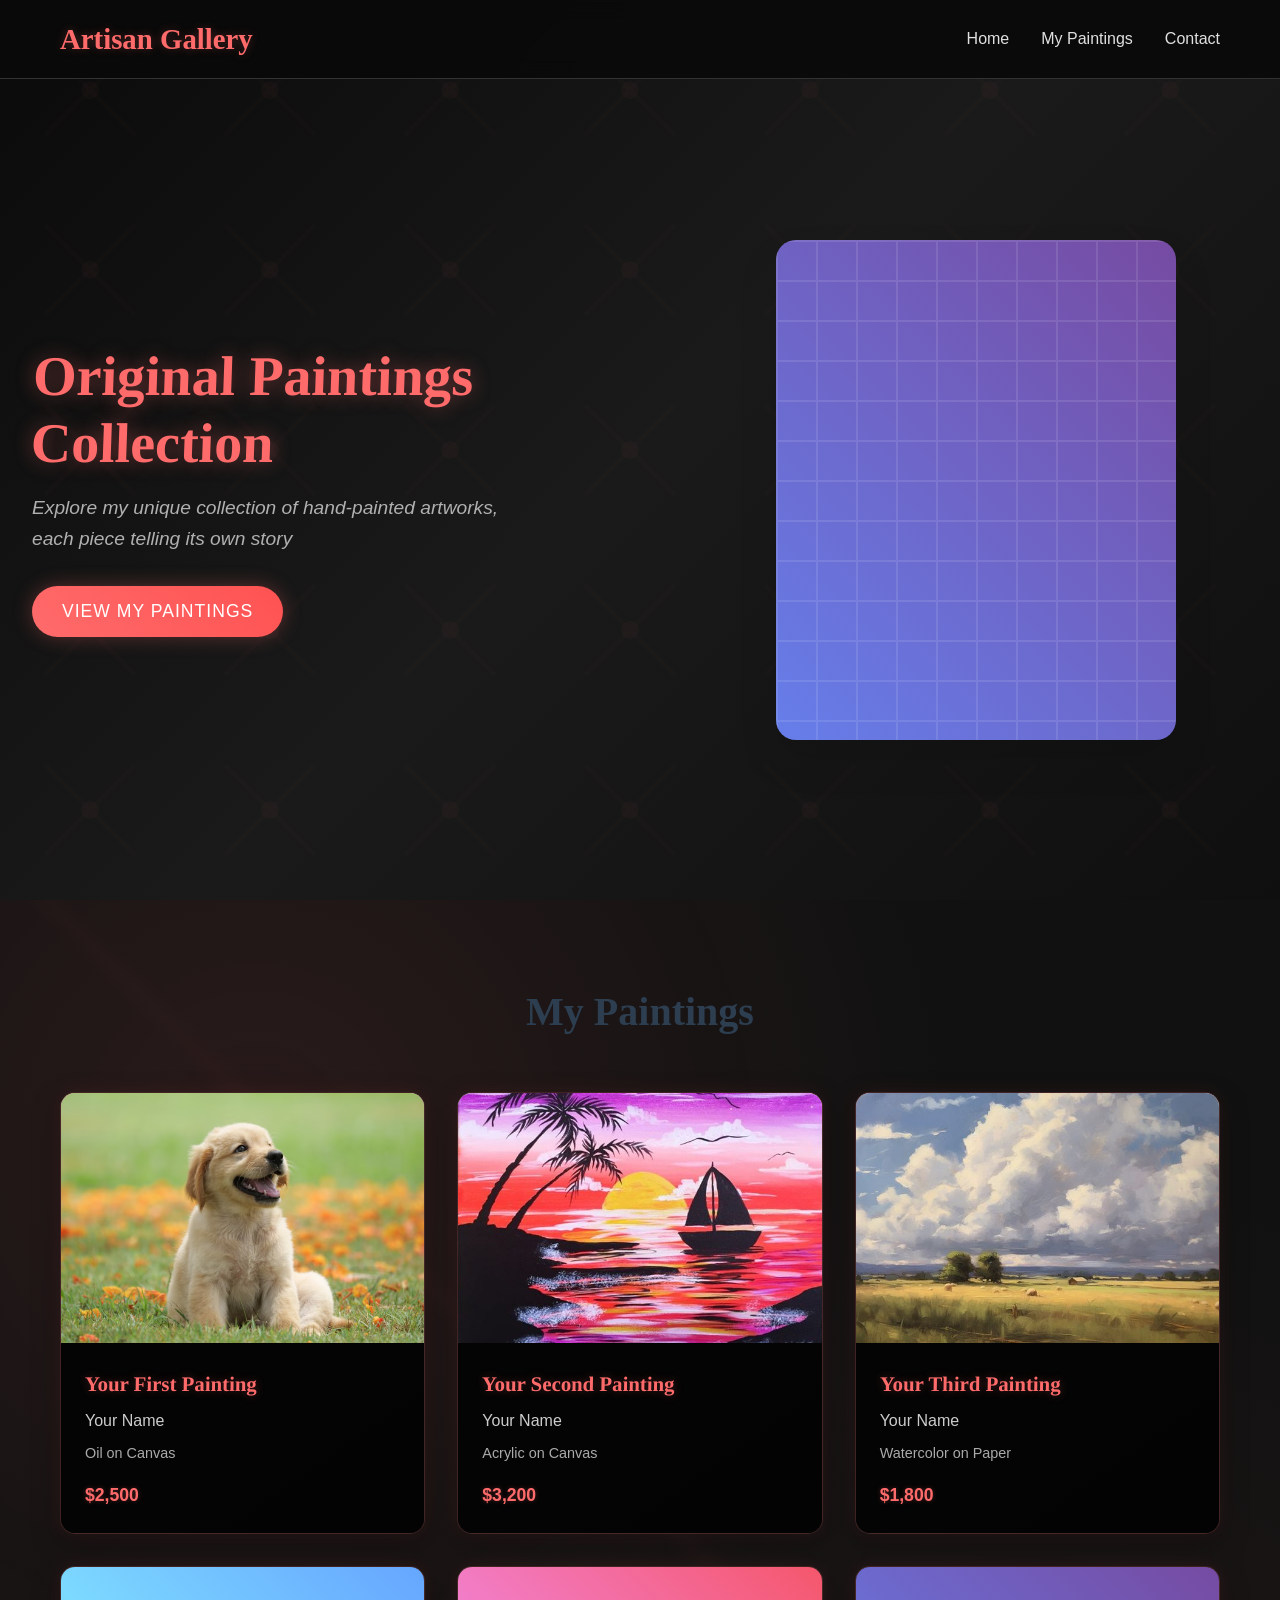
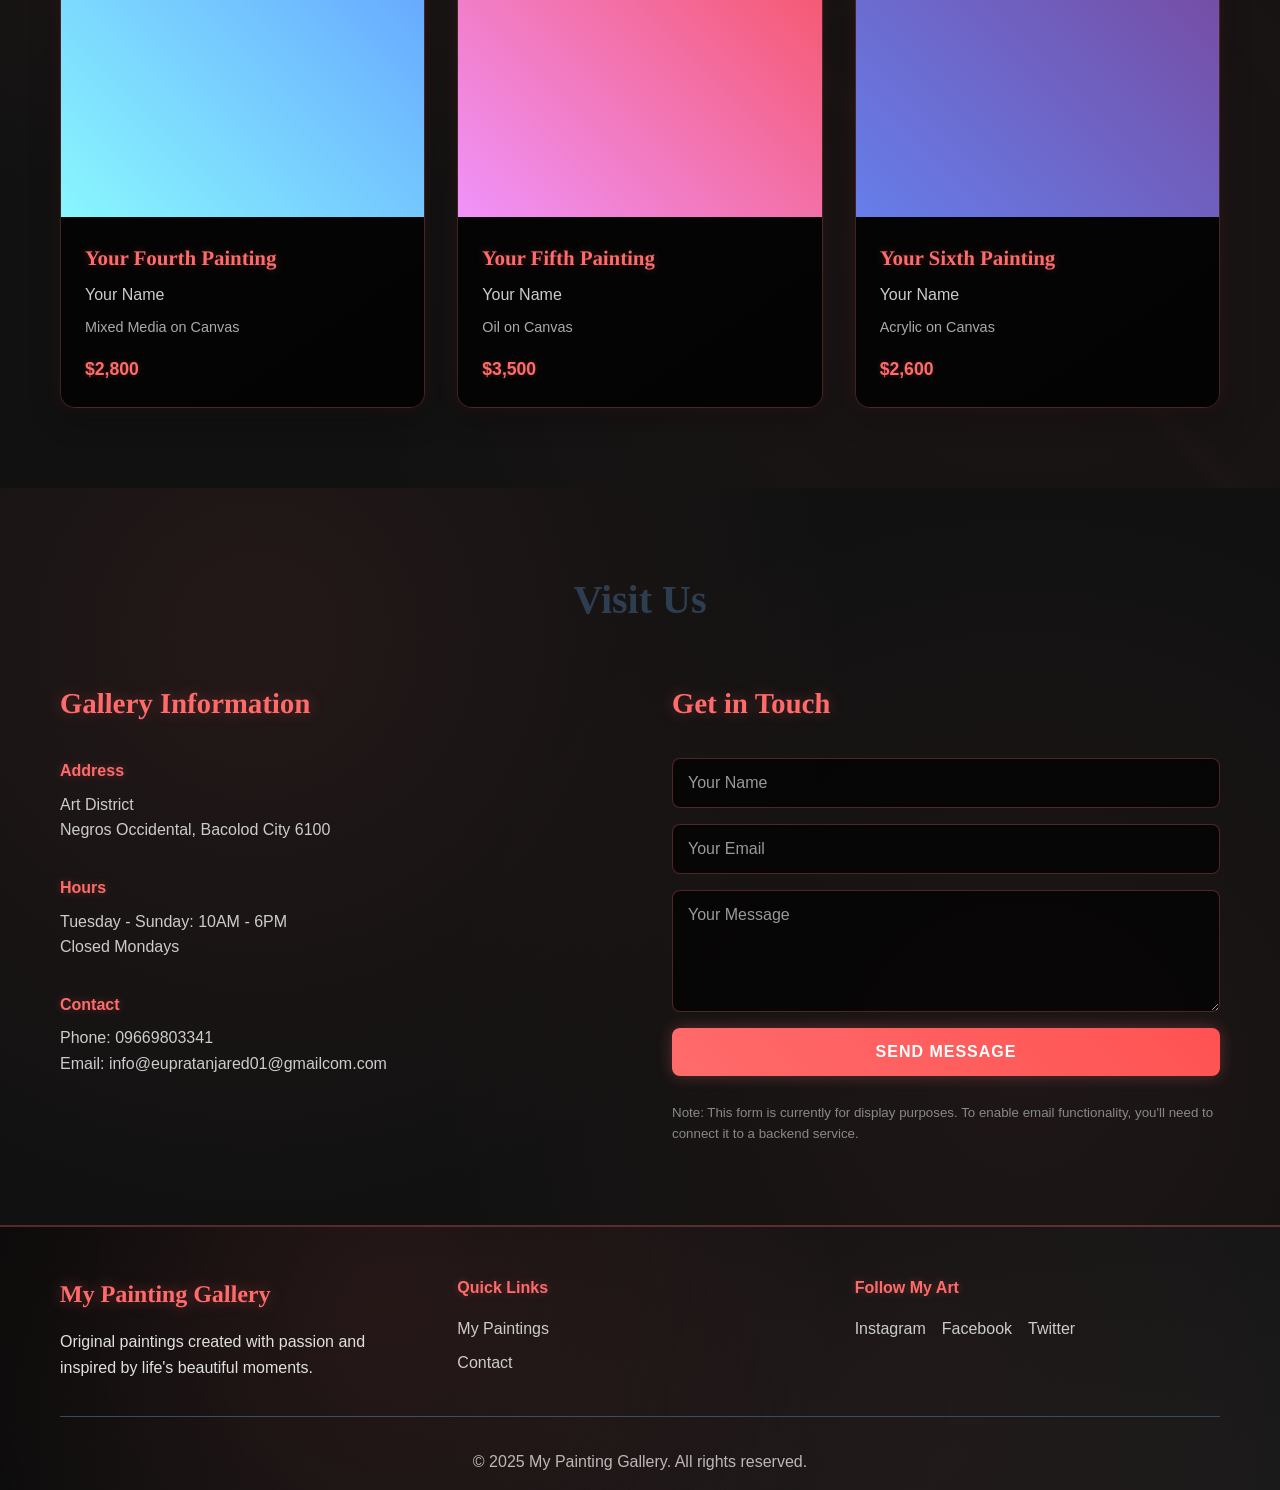
==== commit b5c23270: "Update index.html" ====
--- a/paint/index.html
+++ b/paint/index.html
@@ -162,7 +162,7 @@
                     </div>
                     <div class="contact-item">
                         <h4>Contact</h4>
-                        <p>Phone: (555) 123-4567<br>Email: info@artisangallery.com</p>
+                        <p>Phone: 09669803341<br>Email: info@eupratanjared01@gmailcom.com</p>
                     </div>
                 </div>
                 <div class="contact-form">
@@ -241,3 +241,4 @@
 </body>
 </html>
 
+
